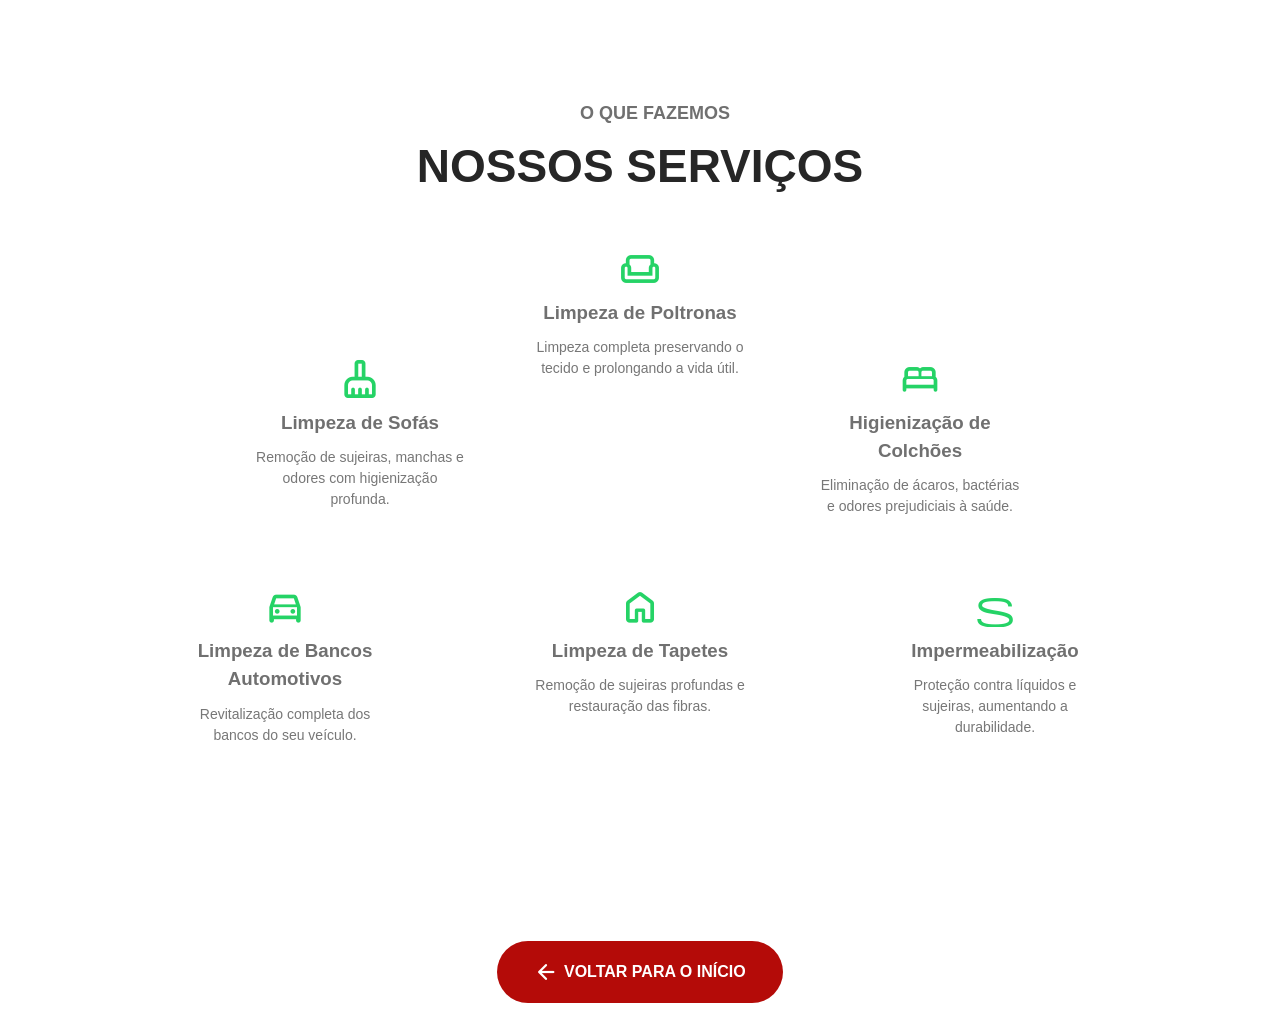
==== servicos.html @ 3aaa19c1 "Update and rename index.txt to servicos.html" ====
<!DOCTYPE html>
<html lang="pt-BR">
<head>
  <meta charset="UTF-8">
  <title>Serviços - Auto Brilho</title>

  <link rel="stylesheet" href="./assets/css/style.css">

  <link rel="stylesheet"
    href="https://fonts.googleapis.com/css2?family=Material+Symbols+Rounded" />
</head>

<body>

  <section class="section service">
    <div class="container">

      <p class="section-subtitle">O que fazemos</p>
      <h2 class="h2 section-title">Nossos Serviços</h2>

      <ul class="service-list">

        <li>
          <div class="service-card">
            <span class="material-symbols-rounded">cleaning_services</span>
            <h3>Limpeza de Sofás</h3>
            <p>Remoção de sujeiras, manchas e odores com higienização profunda.</p>
          </div>
        </li>

        <li>
          <div class="service-card">
            <span class="material-symbols-rounded">weekend</span>
            <h3>Limpeza de Poltronas</h3>
            <p>Limpeza completa preservando o tecido e prolongando a vida útil.</p>
          </div>
        </li>

        <li>
          <div class="service-card">
            <span class="material-symbols-rounded">bed</span>
            <h3>Higienização de Colchões</h3>
            <p>Eliminação de ácaros, bactérias e odores prejudiciais à saúde.</p>
          </div>
        </li>

        <li>
          <div class="service-card">
            <span class="material-symbols-rounded">directions_car</span>
            <h3>Limpeza de Bancos Automotivos</h3>
            <p>Revitalização completa dos bancos do seu veículo.</p>
          </div>
        </li>

        <li>
          <div class="service-card">
            <span class="material-symbols-rounded">home</span>
            <h3>Limpeza de Tapetes</h3>
            <p>Remoção de sujeiras profundas e restauração das fibras.</p>
          </div>
        </li>

        <li>
          <div class="service-card">
            <span class="material-symbols-rounded">sanitize</span>
            <h3>Impermeabilização</h3>
            <p>Proteção contra líquidos e sujeiras, aumentando a durabilidade.</p>
          </div>
        </li>

      </ul>

    </div>
  </section>

  <a href="index.html" class="btn back-btn">
  <span class="material-symbols-rounded">arrow_back</span>
  <span class="span">Voltar para o início</span>
</a>

</body>
</html>
---- assets/css/style.css ----
/*-----------------------------------*\
  #style.css
\*-----------------------------------*/

/**
 * copyright 2022 codewithsadee
 */





/*-----------------------------------*\
  #CUSTOM PROPERTY
\*-----------------------------------*/

:root {

  /**
   * colors
   */

  --international-orange-engineering: hsl(1, 91%, 37%);
  --cadet-blue-creyola: hsl(222, 14%, 69%);
  --oxford-blue-1: hsl(222, 47%, 15%);
  --oxford-blue-2: hsl(222, 44%, 14%);
  --oxford-blue-3: hsl(222, 50%, 11%);
  --sonic-silver: hsl(0, 0%, 44%);
  --space-cadet: hsl(222, 44%, 18%);
  --pastel-pink: hsl(1, 53%, 75%);
  --eerie-black: hsl(0, 0%, 15%);
  --light-gray: hsl(0, 0%, 80%);
  --white: hsl(0, 0%, 100%);

  /**
   * typography
   */

  --ff-chakra-petch: 'Chakra Petch', sans-serif;
  --ff-mulish: 'Mulish', sans-serif;
  
  --fs-1: 3.5rem;
  --fs-2: 3rem;
  --fs-3: 2.4rem;
  --fs-4: 1.8rem;
  --fs-5: 1.4rem;
  --fs-6: 1.2rem;
  
  --fw-400: 400;
  --fw-600: 600;
  --fw-700: 700;

  /**
   * spacing
   */

  --section-padding: 60px;

  /**
   * box shadow
   */

  --shadow: 0px 0px 100px 0px hsl(216, 9%, 90%);

  /**
   * border radius
   */

  --radius-pill: 100px;
  --radius-circle: 50%;

  /**
   * transition
   */

  --transition: 0.25s ease;
  --cubic-out: cubic-bezier(0.05, 0.83, 0.52, 0.97);

}





/*-----------------------------------*\
  #RESET
\*-----------------------------------*/

*,
*::before,
*::after {
  margin: 0;
  padding: 0;
  box-sizing: border-box;
}

li { list-style: none; }

a,
img,
span,
button { display: block; }

a {
  color: inherit;
  text-decoration: none;
}

img { height: auto; }

button {
  background: none;
  border: none;
  font: inherit;
  cursor: pointer;
}

address { font-style: normal; }

html {
  font-family: var(--ff-mulish);
  font-size: 10px;
  scroll-behavior: smooth;
}

body {
  background-color: var(--white);
  color: var(--sonic-silver);
  font-size: 1.6rem;
  line-height: 1.5;
}

:focus-visible { outline-offset: 4px; }

::-webkit-scrollbar { width: 10px; }

::-webkit-scrollbar-track { background-color: hsl(0, 0%, 98%); }

::-webkit-scrollbar-thumb { background-color: hsl(0, 0%, 80%); }

::-webkit-scrollbar-thumb:hover { background-color: hsl(0, 0%, 70%); }





/*-----------------------------------*\
  #REUSED STYLE
\*-----------------------------------*/

.container { padding-inline: 16px; }

.material-symbols-rounded {
  --fs: 1em;
  font-variation-settings: 'FILL' 0, 'wght' 600, 'GRAD' 0, 'opsz' 40;
  font-size: var(--fs);
  width: 1em;
  overflow: hidden;
}

.has-bg-image {
  background-repeat: no-repeat;
  background-size: cover;
  background-position: left;
}

.section-subtitle {
  max-width: max-content;
  font-family: var(--ff-chakra-petch);
  font-size: var(--fs-5);
  font-weight: var(--fw-600);
  text-transform: uppercase;
  margin-block-end: 12px;
  margin-inline: auto;
}

.section-subtitle::before {
  content: "";
  display: inline-block;
  height: 15px;
  width: 30px;
  margin-block-end: -2px;
  background-repeat: no-repeat;
  background-size: contain;
  background-position: center;
}

.section-subtitle.\:dark { color: var(--white); }

.section-subtitle.\:dark::before { background-image: url('../images/text-bars-light.png'); }

.section-subtitle.\:light { color: var(--international-orange-engineering); }

.section-subtitle.\:light::before { background-image: url('../images/text-bars-dark.png'); }

.section-title { text-align: center; }

.h1,
.h2,
.h3,
.display-1 {
  font-family: var(--ff-chakra-petch);
  font-weight: var(--fw-700);
  text-transform: uppercase;
}

.display-1 { font-size: var(--fs-1); }

.h1 {
  color: var(--white);
  font-size: var(--fs-2);
  line-height: 1.1;
  letter-spacing: 1px;
}

.h2,
.h3 {
  color: var(--eerie-black);
  font-weight: var(--fw-600);
  line-height: 1.2;
}

.h2 { font-size: var(--fs-3); }

.h3 { font-size: var(--fs-4); }

.btn {
  background-color: var(--international-orange-engineering);
  color: var(--white);
  max-width: max-content;
  font-family: var(--ff-chakra-petch);
  font-weight: var(--fw-600);
  text-transform: uppercase;
  display: flex;
  align-items: center;
  gap: 8px;
  padding: 12px 20px;
  border: 1px solid transparent;
  border-radius: var(--radius-pill);
  transition: var(--transition);
  will-change: transform;
}

.btn:is(:hover, :focus-visible) {
  transform: translateY(-7px);
  background-color: var(--oxford-blue-3);
  border-color: var(--white);
}

.move-anim { animation: moving 1.5s ease-in-out infinite alternate; }

@keyframes moving {
  0% { transform: translateY(0); }
  100% { transform: translateY(10px); }
}

.whatsapp-btn {
  display: inline-flex;
  align-items: center;
  justify-content: center;
  gap: 8px;

  background: #25D366;
  color: #fff;
  padding: 12px 18px;
  border-radius: 50px;
  font-weight: 600;
  text-decoration: none;

  white-space: nowrap; /* 🔥 impede quebra de linha */
  transition: all 0.3s ease;
}

.whatsapp-icon {
  fill: currentColor;
}

.whatsapp-btn:hover {
  background: #1ebe5d;
  transform: translateY(-2px);
}

.section { padding-block: var(--section-padding); }

.btn-link {
  font-family: var(--ff-chakra-petch);
  text-transform: uppercase;
  color: var(--international-orange-engineering);
  font-weight: var(--fw-700);
}

.w-100 { width: 100%; }

.img-holder {
  aspect-ratio: var(--width) / var(--height);
  background-color: var(--light-gray);
  overflow: hidden;
}

.img-cover {
  width: 100%;
  height: 100%;
  object-fit: cover;
}

.has-scrollbar {
  display: flex;
  align-items: center;
  gap: 30px;
  overflow-x: auto;
  scroll-snap-type: inline mandatory;
  padding-block-end: 20px;
}

.scrollbar-item {
  min-width: 100%;
  scroll-snap-align: start;
}

.has-scrollbar::-webkit-scrollbar { height: 16px; }

.has-scrollbar::-webkit-scrollbar-track {
  background-color: var(--pastel-pink);
  border-radius: 20px;
}

.has-scrollbar::-webkit-scrollbar-thumb {
  background-color: var(--international-orange-engineering);
  border-radius: 20px;
  border: 3px solid var(--pastel-pink);
}

.has-scrollbar::-webkit-scrollbar-button { width: 15%; }





/*-----------------------------------*\
  #HEADER
\*-----------------------------------*/

.header .btn { display: none; }

.header {
  position: absolute;
  top: 0;
  left: 0;
  width: 100%;
  padding: 40px 15px;
  padding-inline-start: 40px;
  z-index: 4;
}

.header .container {
  display: flex;
  justify-content: space-between;
  align-items: center;
}

.logo img { width: 100px; }

.nav-toggle-icon {
  width: 30px;
  height: 2px;
  background-color: var(--white);
  transition: var(--transition);
}

.nav-toggle-icon:not(:last-child) { margin-block-end: 7px; }

.nav-toggle-btn.active .icon-2 {
  opacity: 0;
  transform: translateX(-10px);
}

.nav-toggle-btn.active .icon-1 { transform: rotate(45deg) translate(8px, 8px); }

.nav-toggle-btn.active .icon-3 { transform: rotate(-45deg) translate(4px, -4px); }

.navbar {
  position: absolute;
  top: 100px;
  right: 30px;
  background-color: var(--international-orange-engineering);
  min-width: max-content;
  width: 30%;
  transform: translateY(20px);
  opacity: 0;
  visibility: hidden;
  transition: 0.25s var(--cubic-out);
  z-index: 2;
}

.navbar.active {
  transform: translateY(0);
  opacity: 1;
  visibility: visible;
  transition-duration: 0.5s;
}

.navbar-link {
  font-family: var(--ff-chakra-petch);
  font-size: var(--fs-5);
  text-transform: uppercase;
  color: var(--white);
  padding: 10px 20px;
  transition: var(--transition);
}

.navbar-link:is(:hover, :focus-visible) {
  background-color: var(--white);
  color: var(--international-orange-engineering);
}




/*-----------------------------------*\
  #HERO
\*-----------------------------------*/

.hero {
  position: relative;
  padding-block-start: calc(var(--section-padding) + 70px);
  text-align: center;
  z-index: 1;
  overflow: hidden;
}

.hero .container {
  display: grid;
  gap: 30px;
}

.hero .section-subtitle { text-transform: unset; }

.hero .section-text {
  color: var(--white);
  margin-block: 14px 18px;
}

.hero .btn { margin-inline: auto; }

.hero-banner { aspect-ratio: var(--width) / var(--height); }

.hero-banner img {
  position: absolute;
  bottom: 0;
  right: 0;
  width: 90%;
  z-index: -1;
}





/*-----------------------------------*\
  #SERVICE
\*-----------------------------------*/

.service-banner { display: none; }

.service { text-align: center; }

.service-list {
  gap: 0;
  margin-block-end: 40px;
}

.service-card .card-icon {
  max-width: max-content;
  margin-inline: auto;
  margin-block-end: 24px;
}

.service-card .card-text {
  line-height: 1.2;
  margin-block: 8px;
}

.service .btn { margin-inline: auto; }





/*-----------------------------------*\
  #ABOUT
\*-----------------------------------*/

.about {
  background-color: var(--space-cadet);
  color: var(--white);
  text-align: center;
}

.about .container {
  display: grid;
  gap: 50px;
}

.about .section-title { color: var(--white); }

.about .section-text:nth-child(3) { margin-block: 12px 8px; }

.about-list {
  display: grid;
  gap: 25px;
  margin-block-start: 25px;
}

.about-item {
  background-color: var(--oxford-blue-2);
  padding: 40px 20px;
  transition: var(--transition);
}

.about-item:hover {
  background-color: var(--international-orange-engineering);
  transform: translateY(-8px);
}

.about-item .strong {
  display: block;
  line-height: 1.1;
}





/*-----------------------------------*\
  #WORK
\*-----------------------------------*/

.work .container { padding-inline: 0; }

.work .section-title { margin-block-end: 24px; }

.work-card { position: relative; }

.work-card .card-content {
  background-color: var(--white);
  max-width: 90%;
  padding: 30px 10px;
  margin-block-start: -60px;
  margin-inline: auto;
  position: relative;
  text-align: center;
  box-shadow: var(--shadow);
}

.work-card .card-subtitle {
  font-family: var(--ff-chakra-petch);
  text-transform: uppercase;
  color: var(--international-orange-engineering);
  font-weight: var(--fw-700);
  margin-block-end: 5px;
}

.work-card .card-title { margin-block-end: 10px; }

.work-card .card-btn {
  background-color: var(--international-orange-engineering);
  color: var(--white);
  font-size: 2rem;
  margin-inline: auto;
  width: 38px;
  height: 38px;
  display: grid;
  place-items: center;
  border-radius: var(--radius-circle);
}





/*-----------------------------------*\
  #FOOTER
\*-----------------------------------*/

.footer { color: var(--cadet-blue-creyola); }

.footer .shape { display: none; }

.footer-top { background-color: var(--space-cadet); }

.footer-top .container {
  display: grid;
  gap: 40px;
}

.footer-text { margin-block: 18px 20px; }

.social-list {
  display: flex;
  gap: 8px;
}

.social-link {
  background-color: var(--oxford-blue-3);
  padding: 14px;
  border-radius: var(--radius-circle);
  transition: var(--transition);
}

.social-link:is(:hover, :focus-visible) {
  background-color: var(--international-orange-engineering);
  transform: translateY(-5px);
}

.footer .h3 {
  color: var(--white);
  margin-block-end: 18px;
}

.footer-list .p {
  color: var(--white);
  font-weight: var(--fw-400);
  margin-block-end: 7px;
}

.footer-list li:not(:first-child) { margin-block-start: 16px; }

.footer-link {
  display: flex;
  align-items: center;
  gap: 10px;
}

.footer-link:is(:hover, :focus-visible) { color: var(--international-orange-engineering); }

.footer-link .material-symbols-rounded {
  flex-shrink: 0;
  font-size: 1.8rem;
  color: var(--international-orange-engineering);
}

.footer-bottom {
  background-color: var(--oxford-blue-1);
  padding-block: 20px;
}

.copyright {
  text-align: center;
  font-size: var(--fs-6);
}





/*-----------------------------------*\
  #MEDIA QUERIES
\*-----------------------------------*/

/**
 * responsive for large than 575px screen
 */

@media (min-width: 575px) {

  /**
   * CUSTOM PROPERTY
   */

  :root {

    /**
     * typography
     */

    --fs-2: 4rem;
    --fs-3: 2.8rem;
    --fs-4: 2rem;

  }



  /**
   * REUSED STYLE
   */

  .container {
    max-width: 540px;
    width: 100%;
    margin-inline: auto;
  }

  .section-subtitle { --fs-5: 1.6rem; }

  .h2 { font-weight: var(--fw-700); }



  /**
   * HERO
   */

  .hero .container { max-width: unset; }

  .hero-content {
    max-width: 520px;
    margin-inline: auto;
  }

  .hero .section-text { font-size: 1.8rem; }



  /**
   * SERVICE
   */

  .service .section-title { margin-block-end: 30px; }

  .service-list {
    display: grid;
    grid-template-columns: 1fr 1fr;
    gap: 30px;
    margin-block-end: 40px;
  }

  

  /**
   * ABOUT
   */

  .about-list {
    grid-template-columns: 1fr 1fr;
    gap: 20px;
  }

  .about-item { padding-block: 20px; }



  /**
   * WORK
   */

  .scrollbar-item { min-width: calc(50% - 15px); }



  /**
   * FOOTER
   */

  .footer-top {
    position: relative;
    overflow: hidden;
  }

  .footer-top .container { grid-template-columns: 1fr 1fr; }

  .footer .shape-3 {
    display: block;
    position: absolute;
    bottom: -30px;
    right: 0;
  }

}





/**
 * responsive for large than 768px screen
 */

@media (min-width: 768px) {

  /**
   * CUSTOM PROPERTY
   */

  :root {

    /**
     * typography
     */

    --fs-1: 4rem;
    --fs-2: 5rem;
    --fs-3: 3.4rem;

  }



  /**
   * REUSED STYLE
   */

  .container,
  .hero-content { max-width: 720px; }

  .btn { padding: 16px 32px; }

  .section-subtitle { --fs-5: 1.8rem; }

  .section-title:not(.h1) {
    max-width: 500px;
    margin-inline: auto;
  }



  /**
   * HERO
   */

  .hero { --section-padding: 120px; }

  .hero .section-text { margin-block-end: 30px; }



  /**
   * SERVICE
   */

  .service-banner {
    display: block;
    position: relative;
  }

  .service-list { grid-template-columns: repeat(3, 1fr); }

  .service-banner img {
    position: absolute;
    top: 0;
    left: -25%;
    margin-block-start: 15%;
    width: 150%;
    transform-origin: top;
  }



  /**
   * ABOUT
   */
   
  .about-banner { max-width: max-content; }

  .about-banner,
  .about .section-text { margin-inline: auto; }

  .about .section-text { max-width: 520px; }



  /**
   * FOOTER
   */

  .footer-top .container { grid-template-columns: 1fr 0.9fr 0.9fr; }

  .copyright { --fs-6: 1.4rem; }

}





/**
 * responsive for large than 992px screen
 */

@media (min-width: 992px) {

  /**
   * CUSTOM PROPERTY
   */

  :root {

    /**
     * typography
     */

    --fs-2: 4.4rem;
    --fs-3: 3.8rem;
    --fs-4: 2.2rem;

    /**
     * spacing
     */

    --section-padding: 100px;

  }



  /**
   * REUSED STYLE
   */

  .container { max-width: 960px; }

  .section-text,
  .card-text { font-size: 1.8rem; }



  /**
   * HEADER
   */

  .nav-toggle-btn { display: none; }

  .header .container { gap: 30px; }

  .navbar,
  .navbar.active {
    all: unset;
    display: block;
    margin-inline-start: auto;
  }

  .navbar-list { display: flex; }

  .navbar-link {
    position: relative;
    font-size: unset;
  }

  .navbar-link:is(:hover, :focus-visible) {
    background: none;
    color: var(--white);
  }

  .navbar-link::after {
    content: url("../images/nav-before-img.png");
    position: absolute;
    bottom: -8px;
    left: 50%;
    transform: translateX(-50%);
    opacity: 0;
  }

  .navbar-link:is(:hover, :focus-visible)::after { opacity: 1; }

  .header .btn {
    display: flex;
    padding: 12px 24px;
    font-size: var(--fs-5);
  }



  /**
   * HERO
   */

  .hero {
    text-align: left;
    padding-block-end: 80px;
  }

  .hero .container {
    max-width: 960px;
    grid-template-columns: 1fr 1fr;
  }

  .hero :is(.section-subtitle, .btn) { margin-inline: 0; }

  .hero .section-title { text-align: left; }

  .hero-banner img { width: 55%; }



  /**
   * SERVICE
   */

  .service-card .card-text {
    padding-inline: 25px;
    line-height: 1.45;
    margin-block-end: 15px;
  }

  .service-list li:nth-child(-2n+3) { margin-block-start: 90px; }

  .service-list li:nth-child(4) { margin-inline-end: 60px; }

  .service-list li:nth-child(6) { margin-inline-start: 60px; }

  .service-banner img {
    left: -55%;
    margin-block-start: -30%;
    width: 210%;
  }



  /**
   * ABOUT
   */

  .about {
    position: relative;
    z-index: 1;
  }

  .about,
  .about .section-title { text-align: left; }

  .about .container {
    grid-template-columns: 1fr 0.75fr;
    gap: 30px;
  }

  .about .section-subtitle { margin-inline: 0; }

  .about-banner,
  .about-banner .w-100 { margin-inline: auto 0; }

  .about-banner .w-100 { width: 40%; }

  .about-item { text-align: center; }

  .about::before {
    content: "";
    position: absolute;
    top: 0;
    left: 0;
    width: 50%;
    height: 100%;
    background-image: url('../images/about-abs-banner.png');
    background-repeat: no-repeat;
    background-size: cover;
    background-position: right;
    z-index: -1;
  }



  /**
   * WORK
   */

  .has-scrollbar { overflow-x: visible; }

  .scrollbar-item { min-width: calc(33.33% - 20px); }

}





/**
 * responsive for large than 1200px screen
 */

@media (min-width: 1200px) {

  /**
   * CUSTOM PROPERTY
   */

  :root {

    /**
     * typography
     */

    --fs-2: 5rem;
    --fs-3: 4.6rem;

  }



  /**
   * REUSED STYLE
   */

  .container,
  .hero .container { max-width: 1140px; }

  .btn { padding: 18px 36px; }

  .btn .material-symbols-rounded { --fs: 1.3em; }



  /**
   * HEADER
   */

  .header { padding-block: 25px; }

  .logo img { width: 228px; }

  .header .btn {
    font-size: unset;
    padding-block: 15px;
  }



  /**
   * HERO
   */

  .hero { padding-block: 250px 180px; }

  .hero .container { grid-template-columns: 1fr 0.9fr; }

  .hero .section-text {
    font-size: 2rem;
    padding-inline-end: 120px;
  }

  .hero-banner img { width: 70%; }



  /**
   * SERVICE
   */

  .service .section-title { max-width: 700px; }

  .service-list { margin-block-end: 70px; }

  .service-list li:nth-child(2) .card-text {
    padding-inline: 50px;
  }

  .service-list li:nth-child(-2n+3) {
    margin-block-start: 110px;
  }

  .service-list li:is(:nth-child(1), :nth-child(6)) {
    margin-inline-start: 75px;
  }

  .service-list li:is(:nth-child(3), :nth-child(4)) {
    margin-inline-end: 75px;
  }



  /**
   * WORK
   */

  .work-card .card-btn {
    font-size: 2.4rem;
    width: 55px;
    height: 55px;
  }



  /**
   * FOOTER
   */

  .footer-top { padding-block: 150px; }

  .footer-top .container { padding-inline-start: 25%; }

  .footer-bottom {
    position: relative;
    left: -110px;
    padding-block: 8px;
    z-index: 1;
  }

  .social-list {
  margin-top: 10px; /* aumenta o espaço */
}

  .footer :is(.shape-1, .shape-2) {
    display: block;
    position: absolute;
    bottom: 0;
    width: 50%;
    pointer-events: none;
    z-index: -1;
  }

  .footer .shape-1 { left: -100px; }

  .footer .shape-2 { left: -50px; }

}





/**
 * responsive for large than 1400px screen
 */

@media (min-width: 1400px) {

  /**
   * CUSTOM PROPERTY
   */

  :root {

    /**
     * typography
     */

    --fs-2: 6rem;

    /**
     * spacing
     */

    --section-padding: 140px;

  }



  /**
   * REUSED STYLE
   */

  :is(.header, .hero) .container { max-width: 1280px; }

  .section-subtitle::before {
    height: 20px;
    margin-inline-end: 5px;
  }

    /*PREÇOS*/

  .pricing {
  padding: 60px 20px;
  text-align: center;
}

.section-title {
  font-size: 28px;
  margin-bottom: 30px;
}

.pricing-container {
  display: flex;
  flex-wrap: wrap;
  justify-content: center;
  gap: 20px;
}

.price-card {
  background: #fff;
  border-radius: 16px;
  padding: 25px;
  width: 250px;
  box-shadow: 0 4px 15px rgba(0,0,0,0.1);
  transition: 0.3s;
}

.price-card:hover {
  transform: translateY(-5px);
}

.price-card h3 {
  margin-bottom: 10px;
}

.price {
  font-size: 26px;
  font-weight: bold;
  color: #25D366; /* cor principal */
  margin: 10px 0;
}

.price-card span {
  font-size: 14px;
  color: #777;
}

/* destaque */
.destaque {
  border: 2px solid #25D366;
  transform: scale(1.05);
}



  /**
   * HEADER
   */

  .header .btn { padding: 18px 36px; }



  /**
   * HERO
   */

  .hero { padding-block: 280px; }

  .hero .section-text { padding-inline-end: 90px; }

  .hero-banner img { width: 75%; }



  /**
   * ABOUT
   */

  .about::before { width: 55%; }

  .about-banner .w-100 { width: 50%; }



  /**
   * FOOTER
   */

  .footer-top .container { padding-inline-start: 20%; }

}



/* SCROLL SUAVE */
html {
  scroll-behavior: smooth;
}

/* PRICING */
.pricing {
  text-align: center;
}

.pricing-wrapper {
  display: flex;
  flex-wrap: wrap;
  justify-content: center;
  gap: 20px;
  margin-top: 40px;
}

.price-card {
  background: var(--white);
  border-radius: 12px;
  padding: 25px;
  width: 260px;
  box-shadow: var(--shadow-1);
  transition: 0.3s;
}

.price-card:hover {
  transform: translateY(-5px);
}

.price-card h3 {
  font-size: 18px;
  margin-bottom: 10px;
}

.price {
  font-size: 28px;
  font-weight: 700;
  color: var(--main-color, #25D366);
  margin: 10px 0;
}

.price-card span {
  font-size: 14px;
  color: var(--gray, #777);
}

/* CARD DESTACADO */
.price-card.destaque {
  border: 2px solid #25D366;
  transform: scale(1.05);
}

.service-list {
  display: flex;
  flex-wrap: wrap;
  gap: 20px;
  justify-content: center;
}

.service-card {
  background: var(--white);
  padding: 25px;
  border-radius: 12px;
  width: 260px;
  text-align: center;
  box-shadow: var(--shadow-1);
  transition: 0.3s;
}

.service-card:hover {
  transform: translateY(-5px);
}

.service-card span {
  font-size: 40px;
  color: #25D366;
  margin-bottom: 10px;
  display: block;
}

.service-card h3 {
  margin-bottom: 10px;
}

.service-card p {
  font-size: 14px;
  color: #777;
}

/* CARD */
.service-card {
  background: var(--white);
  padding: 25px;
  border-radius: 12px;
  width: 260px;
  text-align: center;
  box-shadow: var(--shadow-1);
  transition: 0.3s;

  display: flex;
  flex-direction: column;
  align-items: center;
  justify-content: space-between;
}

.service-card:hover {
  transform: translateY(-5px);
}

/* ÍCONE CENTRALIZADO */
.service-icon {
  font-size: 42px;
  color: #25D366;
  margin-bottom: 15px;
}

/* BOTÃO WHATSAPP */
.btn-whatsapp {
  margin-top: 15px;
  background: #25D366;
  color: #fff;
  padding: 10px 15px;
  border-radius: 30px;
  text-decoration: none;
  font-size: 14px;
  font-weight: 600;
  transition: 0.3s;
}

.btn-whatsapp:hover {
  background: #1ebe5d;
}

/* BOTÃO VOLTAR */
.back-btn {
  display: flex;              /* muda de inline-flex para flex */
  justify-content: center;    /* centraliza horizontal */
  align-items: center;
  gap: 6px;

  margin: 0 auto 30px auto;   /* centraliza o bloco */
  width: fit-content;         /* mantém o tamanho do botão */
}
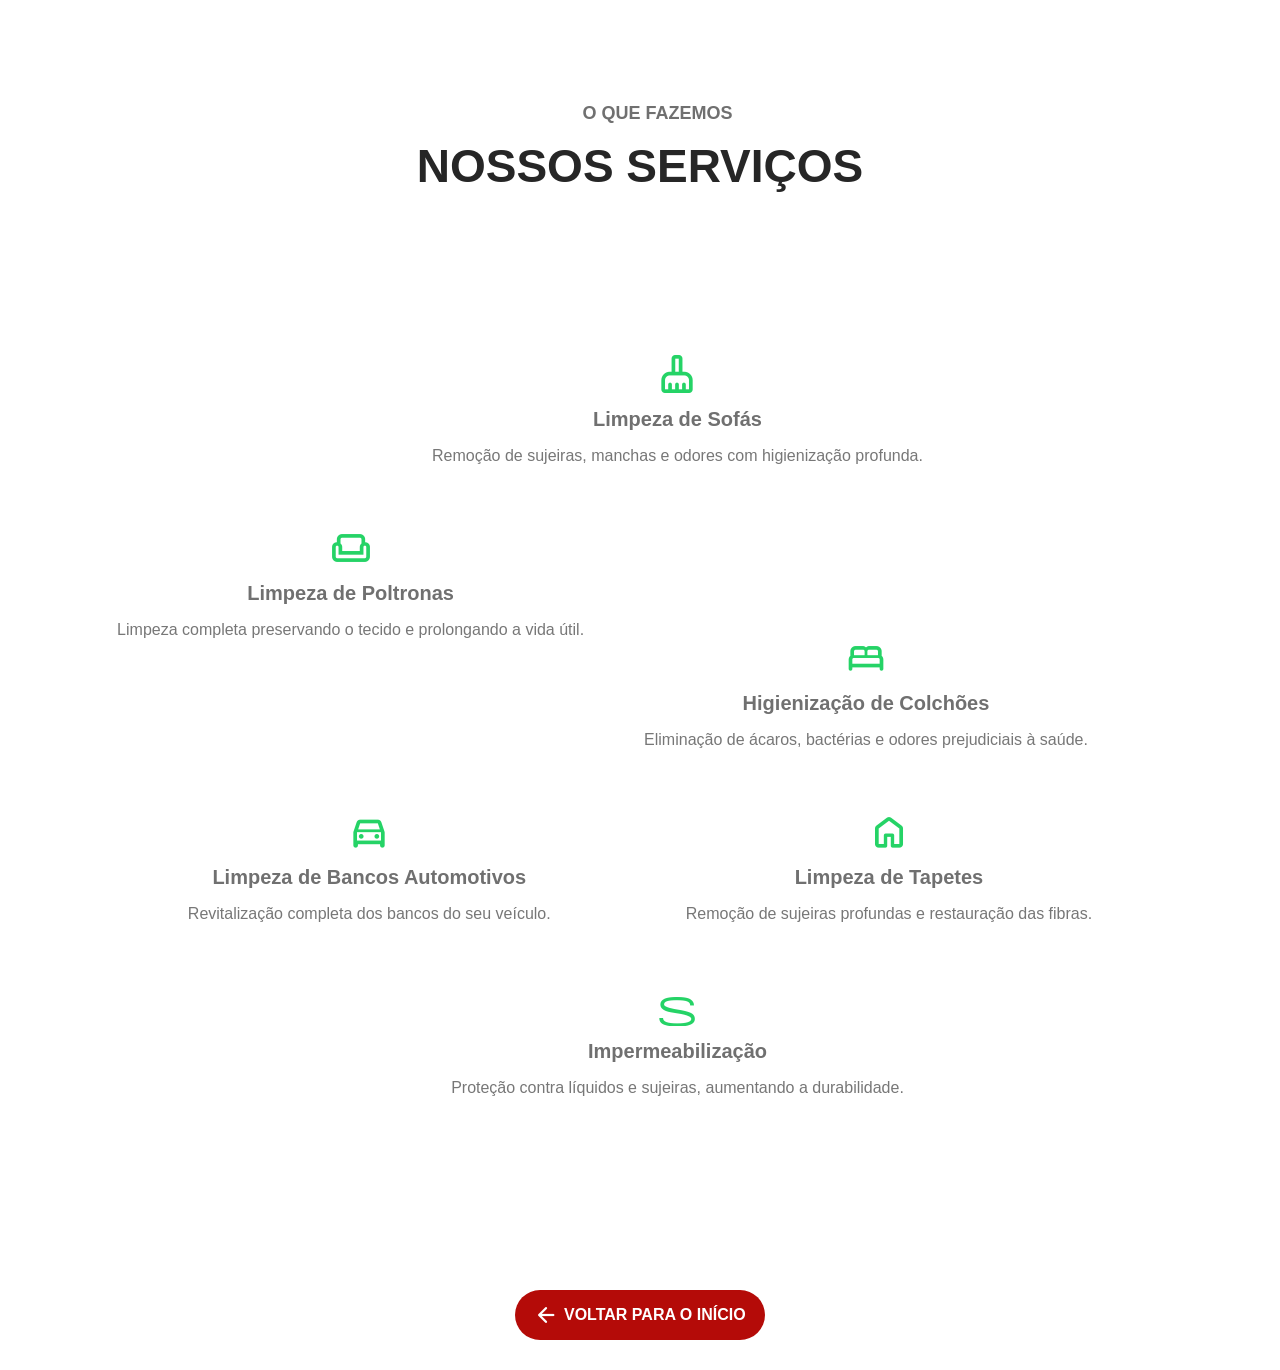
==== commit 097b917b: "Update servicos.html" ====
--- a/servicos.html
+++ b/servicos.html
@@ -22,7 +22,9 @@
 
         <li>
           <div class="service-card">
-            <span class="material-symbols-rounded">cleaning_services</span>
+            <span class="material-symbols-rounded service-icon">
+              cleaning_services
+            </span>
             <h3>Limpeza de Sofás</h3>
             <p>Remoção de sujeiras, manchas e odores com higienização profunda.</p>
           </div>
--- a/assets/css/style.css
+++ b/assets/css/style.css
@@ -1232,22 +1232,7 @@
 
   }
 
-
-
-  /**
-   * REUSED STYLE
-   */
-
-  :is(.header, .hero) .container { max-width: 1280px; }
-
-  .section-subtitle::before {
-    height: 20px;
-    margin-inline-end: 5px;
-  }
-
-    /*PREÇOS*/
-
-  .pricing {
+    .pricing {
   padding: 60px 20px;
   text-align: center;
 }
@@ -1486,3 +1471,110 @@
   margin: 0 auto 30px auto;   /* centraliza o bloco */
   width: fit-content;         /* mantém o tamanho do botão */
 }
+
+/* RESPONSIVO MOBILE */
+@media (max-width: 1400px) {
+
+  .service-card {
+    width: 100%;          /* ocupa toda largura */
+    padding: 20px;
+  }
+
+  .service-icon {
+    font-size: 55px;      /* 🔥 aumenta o ícone */
+  }
+
+  .service-card h3 {
+    font-size: 20px;      /* título maior */
+  }
+
+  .service-card p {
+    font-size: 16px;      /* texto mais legível */
+  }
+
+  .btn-whatsapp {
+    font-size: 16px;
+    padding: 12px 18px;   /* botão maior pro dedo */
+  }
+
+  .back-btn {
+    font-size: 16px;
+    padding: 12px 18px;
+  }
+
+
+
+  /**
+   * REUSED STYLE
+   */
+
+  :is(.header, .hero) .container { max-width: 1280px; }
+
+  .section-subtitle::before {
+    height: 20px;
+    margin-inline-end: 5px;
+  }
+
+    /*PREÇOS*/
+
+}
+
+
+/*botão flutuante do whasts*/
+
+.whatsapp-float {
+  position: fixed;
+  width: 55px;
+  height: 55px;
+  bottom: 20px;
+  right: 20px;
+  background-color: #25D366;
+  border-radius: 50%;
+  display: flex;
+  align-items: center;
+  justify-content: center;
+  z-index: 999;
+  box-shadow: 0 4px 10px rgba(0,0,0,0.3);
+}
+
+.whatsapp-float img {
+  width: 28px;
+  height: 28px;
+  object-fit: contain;
+}
+
+/*responsividade do servicos.html*/
+/* MOBILE */
+@media (max-width: 768px) {
+
+  /* ÍCONES */
+  .service-icon,
+  .material-symbols-rounded {
+    font-size: 60px !important;
+  }
+
+  /* TÍTULO DOS SERVIÇOS */
+  .service-card h3 {
+    font-size: 24px !important;
+    line-height: 1.3;
+  }
+
+  /* TEXTO */
+  .service-card p {
+    font-size: 17px !important;
+    line-height: 1.6;
+  }
+
+  /* BOTÃO WHATSAPP */
+  .btn-whatsapp {
+    font-size: 17px !important;
+    padding: 14px 22px !important;
+  }
+
+  /* CARD */
+  .service-card {
+    width: 100% !important;
+    padding: 30px 20px !important;
+  }
+
+}
